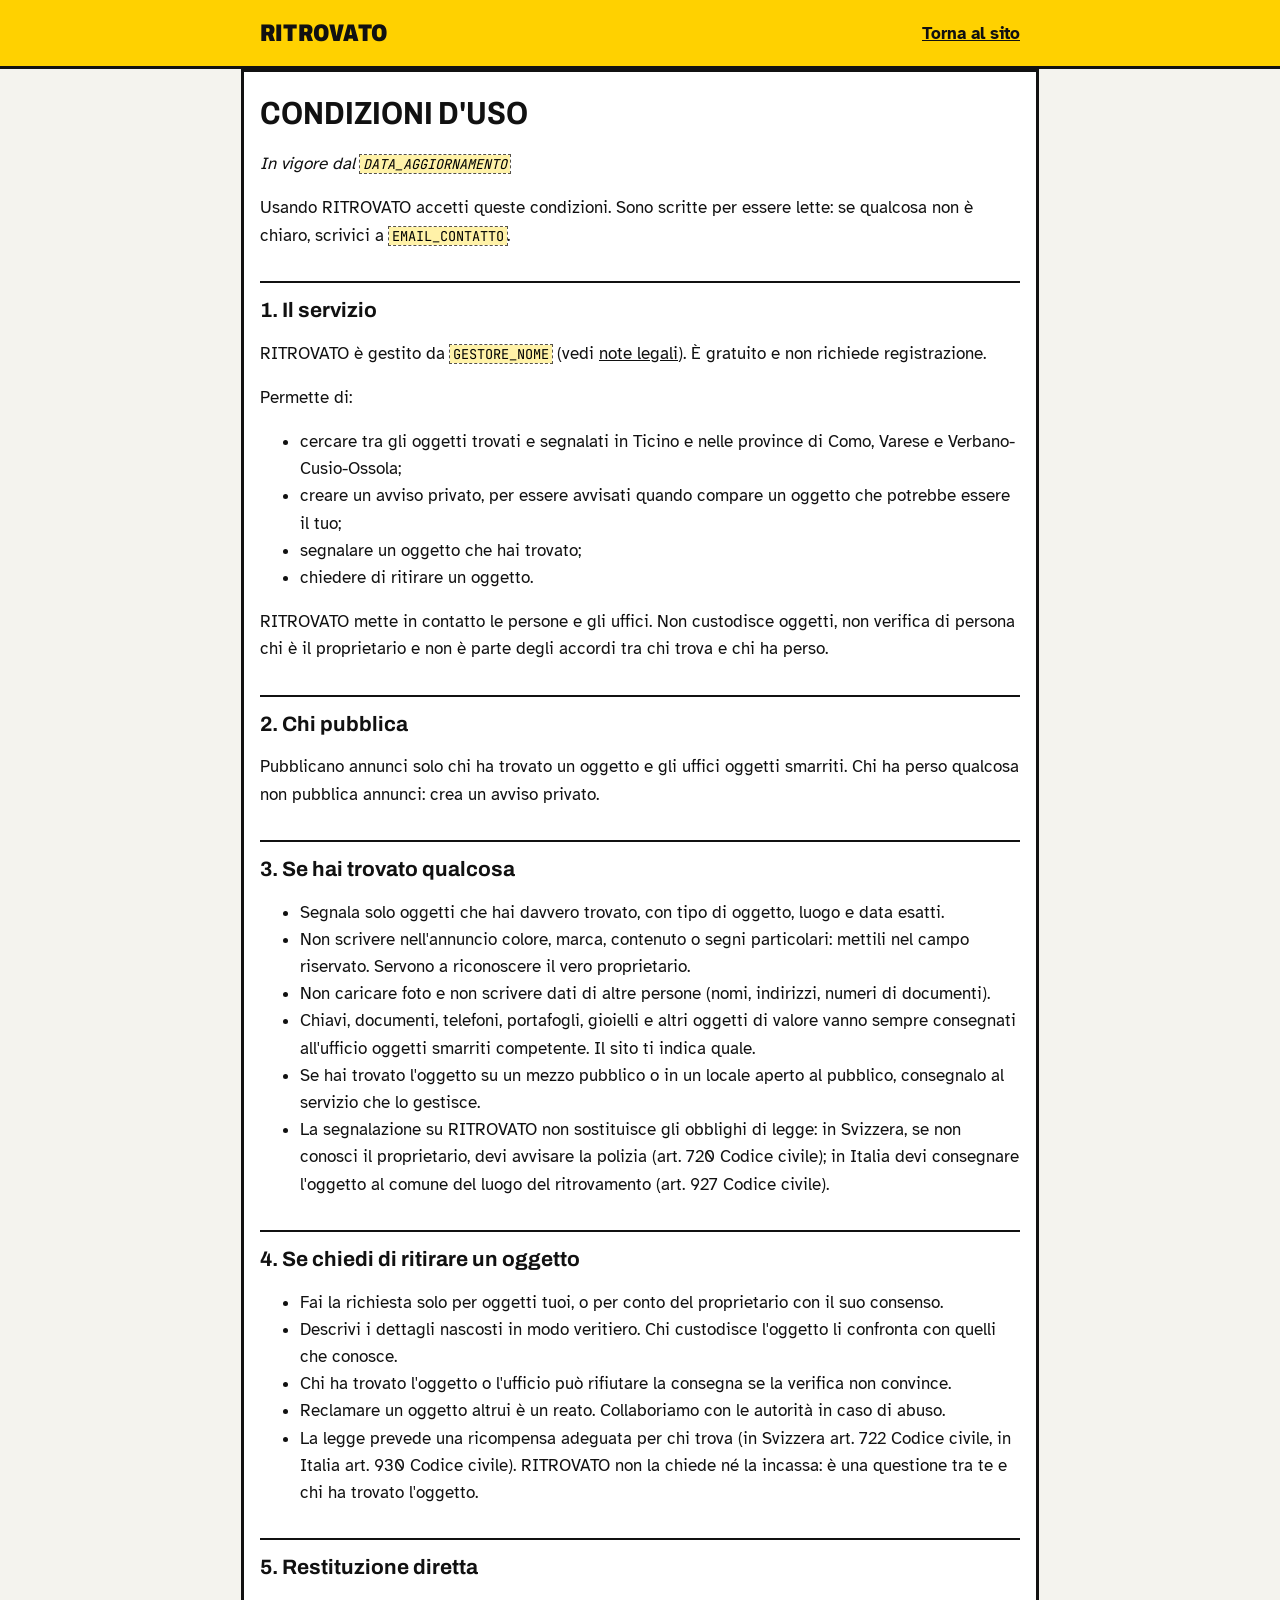
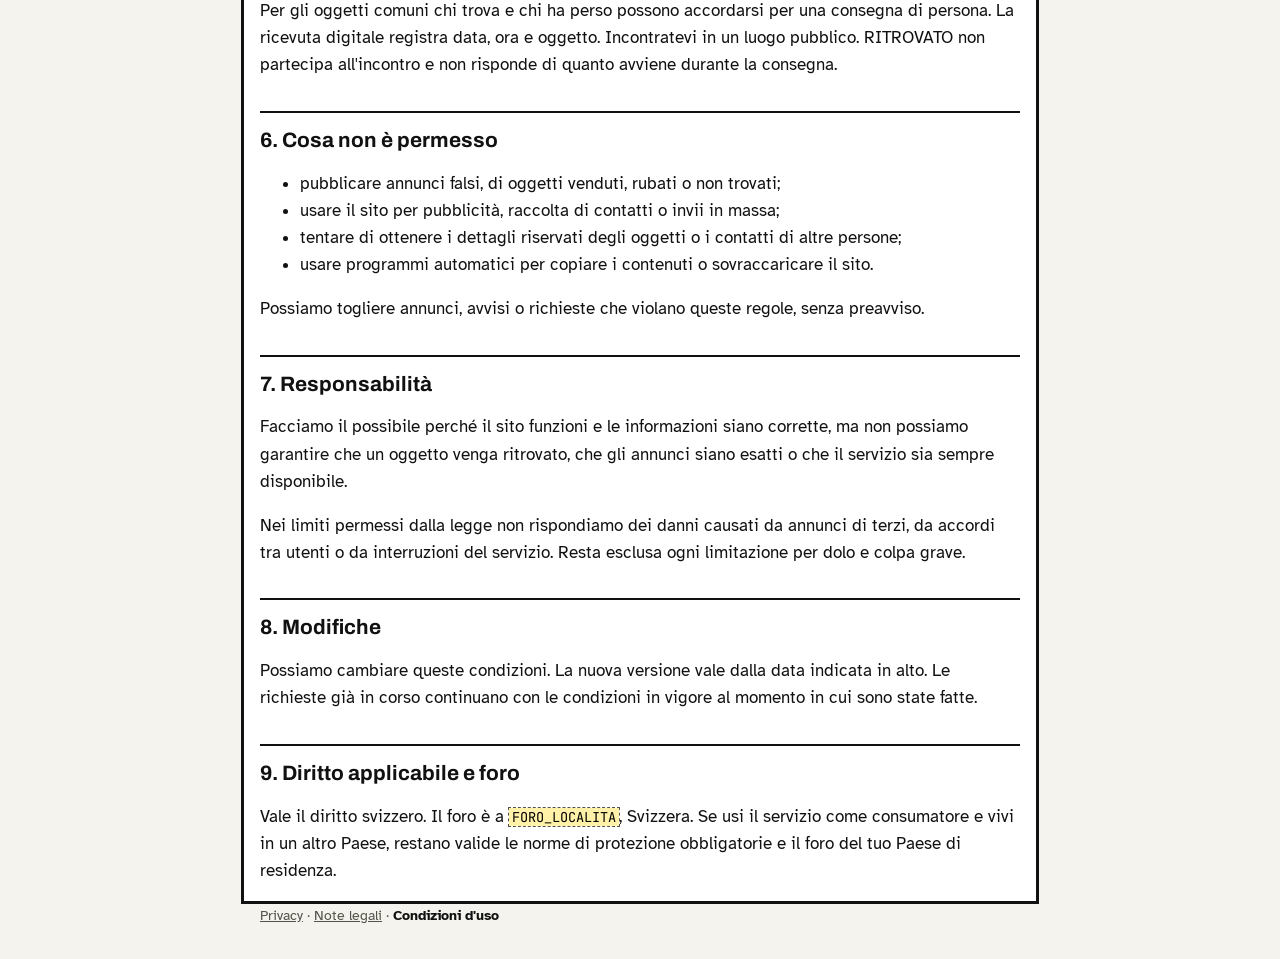
==== condizioni-uso.html @ c1342b4a "Pagine legali, link nel footer, caratteri e Leaflet ospitati sul sito, nome RITROVATO Co-Authored-By" ====
<!doctype html>
<html lang="it">
<head>
<meta charset="utf-8">
<meta name="viewport" content="width=device-width, initial-scale=1">
<meta name="robots" content="noindex">
<title>Condizioni d'uso · RITROVATO</title>
<link rel="stylesheet" href="assets/fonts.css">
<style>
:root{--bg:#f4f3ee;--surface:#fff;--ink:#111;--muted:#55524a;--line:#d8d4c8;--signal:#ffd100;--lake-soft:#fff2a8}
html,body{margin:0}
body{background:var(--bg);color:var(--ink);font-family:"Atkinson Hyperlegible","Segoe UI",system-ui,sans-serif;font-size:17px;line-height:1.6}
.wrap{max-width:760px;margin:0 auto;padding:0 16px}
header{background:var(--signal);border-bottom:3px solid var(--ink)}
header .wrap{display:flex;align-items:center;justify-content:space-between;gap:12px;padding-block:14px}
.brand{font-family:"Archivo","Arial Narrow",sans-serif;font-weight:900;font-stretch:80%;font-size:1.5rem;letter-spacing:.01em;color:var(--ink);text-decoration:none}
.back{color:var(--ink);font-weight:700}
main{background:var(--surface);border:3px solid var(--ink);margin:28px auto;padding:8px 28px 28px}
h1,h2,h3{font-family:"Archivo","Arial Narrow",sans-serif;line-height:1.15;text-wrap:balance}
h1{font-size:2rem;font-stretch:85%;text-transform:uppercase;margin:24px 0 8px}
h2{font-size:1.3rem;margin:32px 0 8px;padding-top:16px;border-top:2px solid var(--ink)}
h3{font-size:1.05rem;margin:24px 0 6px}
a{color:var(--ink)}
mark.ph{background:var(--lake-soft);outline:1px dashed var(--muted);padding:0 3px;font-family:"JetBrains Mono",ui-monospace,monospace;font-size:.8em}
footer{color:var(--muted);font-size:.9rem;padding-bottom:32px}
footer a{color:var(--muted)}
footer a[aria-current]{color:var(--ink);font-weight:700;text-decoration:none}
@media (max-width:560px){main{padding:4px 16px 20px;margin:16px 0;border-left:0;border-right:0} .wrap{padding:0} header .wrap,footer .wrap{padding-inline:16px} h1{font-size:1.6rem}}
</style>
</head>
<body>
<header><div class="wrap"><a class="brand" href="index.html">RITROVATO</a><a class="back" href="index.html">Torna al sito</a></div></header>
<main class="wrap">
<h1>Condizioni d'uso</h1>
<p><em>In vigore dal <mark class="ph">DATA_AGGIORNAMENTO</mark></em></p>
<p>Usando RITROVATO accetti queste condizioni. Sono scritte per essere lette: se qualcosa non è chiaro, scrivici a <mark class="ph">EMAIL_CONTATTO</mark>.</p>
<h2>1. Il servizio</h2>
<p>RITROVATO è gestito da <mark class="ph">GESTORE_NOME</mark> (vedi <a href="note-legali.html">note legali</a>). È gratuito e non richiede registrazione.</p>
<p>Permette di:</p>
<ul>
<li>cercare tra gli oggetti trovati e segnalati in Ticino e nelle province di Como, Varese e Verbano-Cusio-Ossola;</li>
<li>creare un avviso privato, per essere avvisati quando compare un oggetto che potrebbe essere il tuo;</li>
<li>segnalare un oggetto che hai trovato;</li>
<li>chiedere di ritirare un oggetto.</li>
</ul>
<p>RITROVATO mette in contatto le persone e gli uffici. Non custodisce oggetti, non verifica di persona chi è il proprietario e non è parte degli accordi tra chi trova e chi ha perso.</p>
<h2>2. Chi pubblica</h2>
<p>Pubblicano annunci solo chi ha trovato un oggetto e gli uffici oggetti smarriti. Chi ha perso qualcosa non pubblica annunci: crea un avviso privato.</p>
<h2>3. Se hai trovato qualcosa</h2>
<ul>
<li>Segnala solo oggetti che hai davvero trovato, con tipo di oggetto, luogo e data esatti.</li>
<li>Non scrivere nell'annuncio colore, marca, contenuto o segni particolari: mettili nel campo riservato. Servono a riconoscere il vero proprietario.</li>
<li>Non caricare foto e non scrivere dati di altre persone (nomi, indirizzi, numeri di documenti).</li>
<li>Chiavi, documenti, telefoni, portafogli, gioielli e altri oggetti di valore vanno sempre consegnati all'ufficio oggetti smarriti competente. Il sito ti indica quale.</li>
<li>Se hai trovato l'oggetto su un mezzo pubblico o in un locale aperto al pubblico, consegnalo al servizio che lo gestisce.</li>
<li>La segnalazione su RITROVATO non sostituisce gli obblighi di legge: in Svizzera, se non conosci il proprietario, devi avvisare la polizia (art. 720 Codice civile); in Italia devi consegnare l'oggetto al comune del luogo del ritrovamento (art. 927 Codice civile).</li>
</ul>
<h2>4. Se chiedi di ritirare un oggetto</h2>
<ul>
<li>Fai la richiesta solo per oggetti tuoi, o per conto del proprietario con il suo consenso.</li>
<li>Descrivi i dettagli nascosti in modo veritiero. Chi custodisce l'oggetto li confronta con quelli che conosce.</li>
<li>Chi ha trovato l'oggetto o l'ufficio può rifiutare la consegna se la verifica non convince.</li>
<li>Reclamare un oggetto altrui è un reato. Collaboriamo con le autorità in caso di abuso.</li>
<li>La legge prevede una ricompensa adeguata per chi trova (in Svizzera art. 722 Codice civile, in Italia art. 930 Codice civile). RITROVATO non la chiede né la incassa: è una questione tra te e chi ha trovato l'oggetto.</li>
</ul>
<h2>5. Restituzione diretta</h2>
<p>Per gli oggetti comuni chi trova e chi ha perso possono accordarsi per una consegna di persona. La ricevuta digitale registra data, ora e oggetto. Incontratevi in un luogo pubblico. RITROVATO non partecipa all'incontro e non risponde di quanto avviene durante la consegna.</p>
<h2>6. Cosa non è permesso</h2>
<ul>
<li>pubblicare annunci falsi, di oggetti venduti, rubati o non trovati;</li>
<li>usare il sito per pubblicità, raccolta di contatti o invii in massa;</li>
<li>tentare di ottenere i dettagli riservati degli oggetti o i contatti di altre persone;</li>
<li>usare programmi automatici per copiare i contenuti o sovraccaricare il sito.</li>
</ul>
<p>Possiamo togliere annunci, avvisi o richieste che violano queste regole, senza preavviso.</p>
<h2>7. Responsabilità</h2>
<p>Facciamo il possibile perché il sito funzioni e le informazioni siano corrette, ma non possiamo garantire che un oggetto venga ritrovato, che gli annunci siano esatti o che il servizio sia sempre disponibile.</p>
<p>Nei limiti permessi dalla legge non rispondiamo dei danni causati da annunci di terzi, da accordi tra utenti o da interruzioni del servizio. Resta esclusa ogni limitazione per dolo e colpa grave.</p>
<h2>8. Modifiche</h2>
<p>Possiamo cambiare queste condizioni. La nuova versione vale dalla data indicata in alto. Le richieste già in corso continuano con le condizioni in vigore al momento in cui sono state fatte.</p>
<h2>9. Diritto applicabile e foro</h2>
<p>Vale il diritto svizzero. Il foro è a <mark class="ph">FORO_LOCALITA</mark>, Svizzera. Se usi il servizio come consumatore e vivi in un altro Paese, restano valide le norme di protezione obbligatorie e il foro del tuo Paese di residenza.</p>
</main>
<footer><div class="wrap"><a href="privacy.html">Privacy</a> · <a href="note-legali.html">Note legali</a> · <a href="condizioni-uso.html" aria-current="page">Condizioni d'uso</a></div></footer>
</body>
</html>
---- assets/fonts.css ----
/* Caratteri ospitati sul sito (niente Google Fonts): licenza SIL Open Font License */
@font-face{font-family:"Archivo";font-style:normal;font-display:swap;font-weight:100 900;font-stretch:62% 125%;src:url(fonts/archivo-latin-wdth-normal.woff2) format('woff2');unicode-range:U+0000-00FF,U+0131,U+0152-0153,U+02BB-02BC,U+02C6,U+02DA,U+02DC,U+0304,U+0308,U+0329,U+2000-206F,U+20AC,U+2122,U+2191,U+2193,U+2212,U+2215,U+FEFF,U+FFFD}
@font-face{font-family:"Archivo";font-style:normal;font-display:swap;font-weight:100 900;font-stretch:62% 125%;src:url(fonts/archivo-latin-ext-wdth-normal.woff2) format('woff2');unicode-range:U+0100-02BA,U+02BD-02C5,U+02C7-02CC,U+02CE-02D7,U+02DD-02FF,U+0304,U+0308,U+0329,U+1D00-1DBF,U+1E00-1E9F,U+1EF2-1EFF,U+2020,U+20A0-20AB,U+20AD-20C0,U+2113,U+2C60-2C7F,U+A720-A7FF}
@font-face{font-family:"Atkinson Hyperlegible";font-style:normal;font-display:swap;font-weight:400;src:url(fonts/atkinson-hyperlegible-latin-400-normal.woff2) format('woff2');unicode-range:U+0000-00FF,U+0131,U+0152-0153,U+02BB-02BC,U+02C6,U+02DA,U+02DC,U+0304,U+0308,U+0329,U+2000-206F,U+20AC,U+2122,U+2191,U+2193,U+2212,U+2215,U+FEFF,U+FFFD}
@font-face{font-family:"Atkinson Hyperlegible";font-style:normal;font-display:swap;font-weight:400;src:url(fonts/atkinson-hyperlegible-latin-ext-400-normal.woff2) format('woff2');unicode-range:U+0100-02BA,U+02BD-02C5,U+02C7-02CC,U+02CE-02D7,U+02DD-02FF,U+0304,U+0308,U+0329,U+1D00-1DBF,U+1E00-1E9F,U+1EF2-1EFF,U+2020,U+20A0-20AB,U+20AD-20C0,U+2113,U+2C60-2C7F,U+A720-A7FF}
@font-face{font-family:"Atkinson Hyperlegible";font-style:normal;font-display:swap;font-weight:700;src:url(fonts/atkinson-hyperlegible-latin-700-normal.woff2) format('woff2');unicode-range:U+0000-00FF,U+0131,U+0152-0153,U+02BB-02BC,U+02C6,U+02DA,U+02DC,U+0304,U+0308,U+0329,U+2000-206F,U+20AC,U+2122,U+2191,U+2193,U+2212,U+2215,U+FEFF,U+FFFD}
@font-face{font-family:"Atkinson Hyperlegible";font-style:normal;font-display:swap;font-weight:700;src:url(fonts/atkinson-hyperlegible-latin-ext-700-normal.woff2) format('woff2');unicode-range:U+0100-02BA,U+02BD-02C5,U+02C7-02CC,U+02CE-02D7,U+02DD-02FF,U+0304,U+0308,U+0329,U+1D00-1DBF,U+1E00-1E9F,U+1EF2-1EFF,U+2020,U+20A0-20AB,U+20AD-20C0,U+2113,U+2C60-2C7F,U+A720-A7FF}
@font-face{font-family:"Atkinson Hyperlegible Next";font-style:normal;font-display:swap;font-weight:600;src:url(fonts/atkinson-hyperlegible-next-latin-600-normal.woff2) format('woff2');unicode-range:U+0000-00FF,U+0131,U+0152-0153,U+02BB-02BC,U+02C6,U+02DA,U+02DC,U+0304,U+0308,U+0329,U+2000-206F,U+20AC,U+2122,U+2191,U+2193,U+2212,U+2215,U+FEFF,U+FFFD}
@font-face{font-family:"Atkinson Hyperlegible Next";font-style:normal;font-display:swap;font-weight:600;src:url(fonts/atkinson-hyperlegible-next-latin-ext-600-normal.woff2) format('woff2');unicode-range:U+0100-02BA,U+02BD-02C5,U+02C7-02CC,U+02CE-02D7,U+02DD-02FF,U+0304,U+0308,U+0329,U+1D00-1DBF,U+1E00-1E9F,U+1EF2-1EFF,U+2020,U+20A0-20AB,U+20AD-20C0,U+2113,U+2C60-2C7F,U+A720-A7FF}
@font-face{font-family:"JetBrains Mono";font-style:normal;font-display:swap;font-weight:400;src:url(fonts/jetbrains-mono-latin-400-normal.woff2) format('woff2');unicode-range:U+0000-00FF,U+0131,U+0152-0153,U+02BB-02BC,U+02C6,U+02DA,U+02DC,U+0304,U+0308,U+0329,U+2000-206F,U+20AC,U+2122,U+2191,U+2193,U+2212,U+2215,U+FEFF,U+FFFD}
@font-face{font-family:"JetBrains Mono";font-style:normal;font-display:swap;font-weight:400;src:url(fonts/jetbrains-mono-latin-ext-400-normal.woff2) format('woff2');unicode-range:U+0100-02BA,U+02BD-02C5,U+02C7-02CC,U+02CE-02D7,U+02DD-02FF,U+0304,U+0308,U+0329,U+1D00-1DBF,U+1E00-1E9F,U+1EF2-1EFF,U+2020,U+20A0-20AB,U+20AD-20C0,U+2113,U+2C60-2C7F,U+A720-A7FF}
@font-face{font-family:"JetBrains Mono";font-style:normal;font-display:swap;font-weight:600;src:url(fonts/jetbrains-mono-latin-600-normal.woff2) format('woff2');unicode-range:U+0000-00FF,U+0131,U+0152-0153,U+02BB-02BC,U+02C6,U+02DA,U+02DC,U+0304,U+0308,U+0329,U+2000-206F,U+20AC,U+2122,U+2191,U+2193,U+2212,U+2215,U+FEFF,U+FFFD}
@font-face{font-family:"JetBrains Mono";font-style:normal;font-display:swap;font-weight:600;src:url(fonts/jetbrains-mono-latin-ext-600-normal.woff2) format('woff2');unicode-range:U+0100-02BA,U+02BD-02C5,U+02C7-02CC,U+02CE-02D7,U+02DD-02FF,U+0304,U+0308,U+0329,U+1D00-1DBF,U+1E00-1E9F,U+1EF2-1EFF,U+2020,U+20A0-20AB,U+20AD-20C0,U+2113,U+2C60-2C7F,U+A720-A7FF}
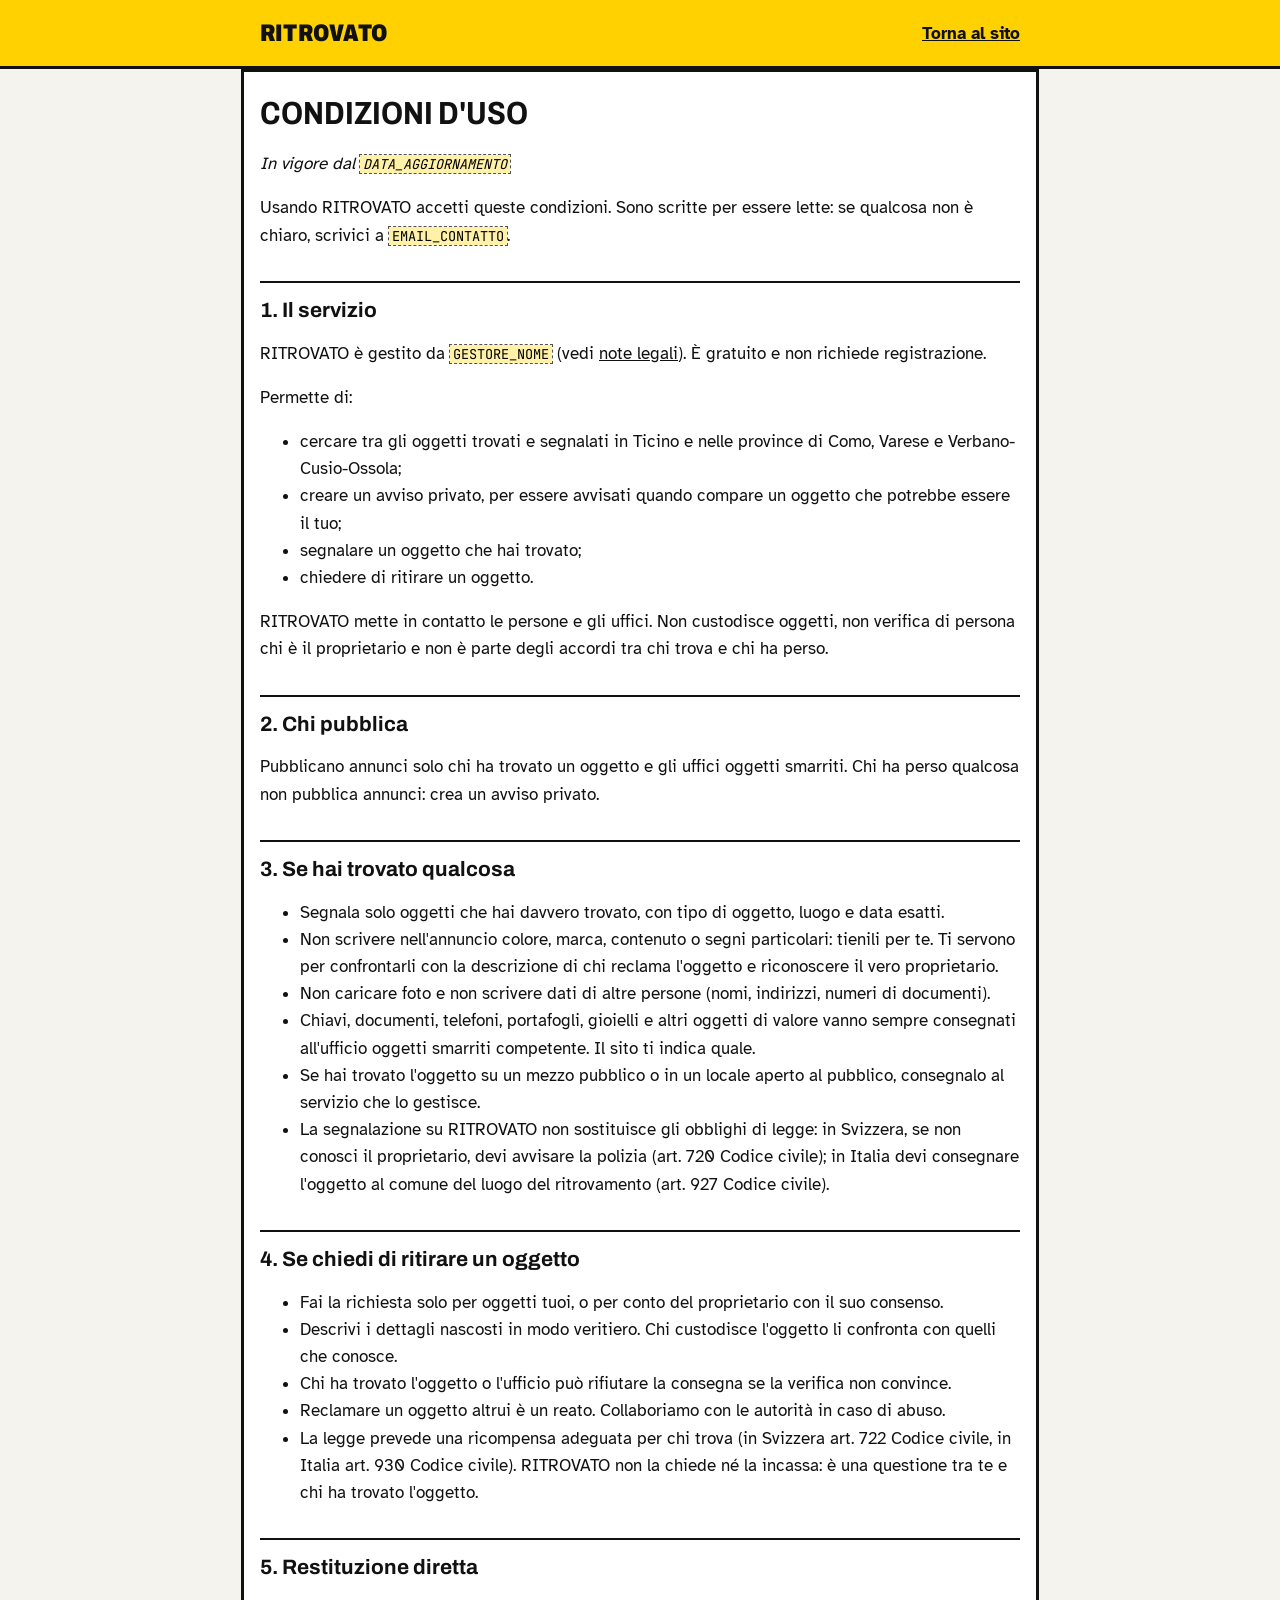
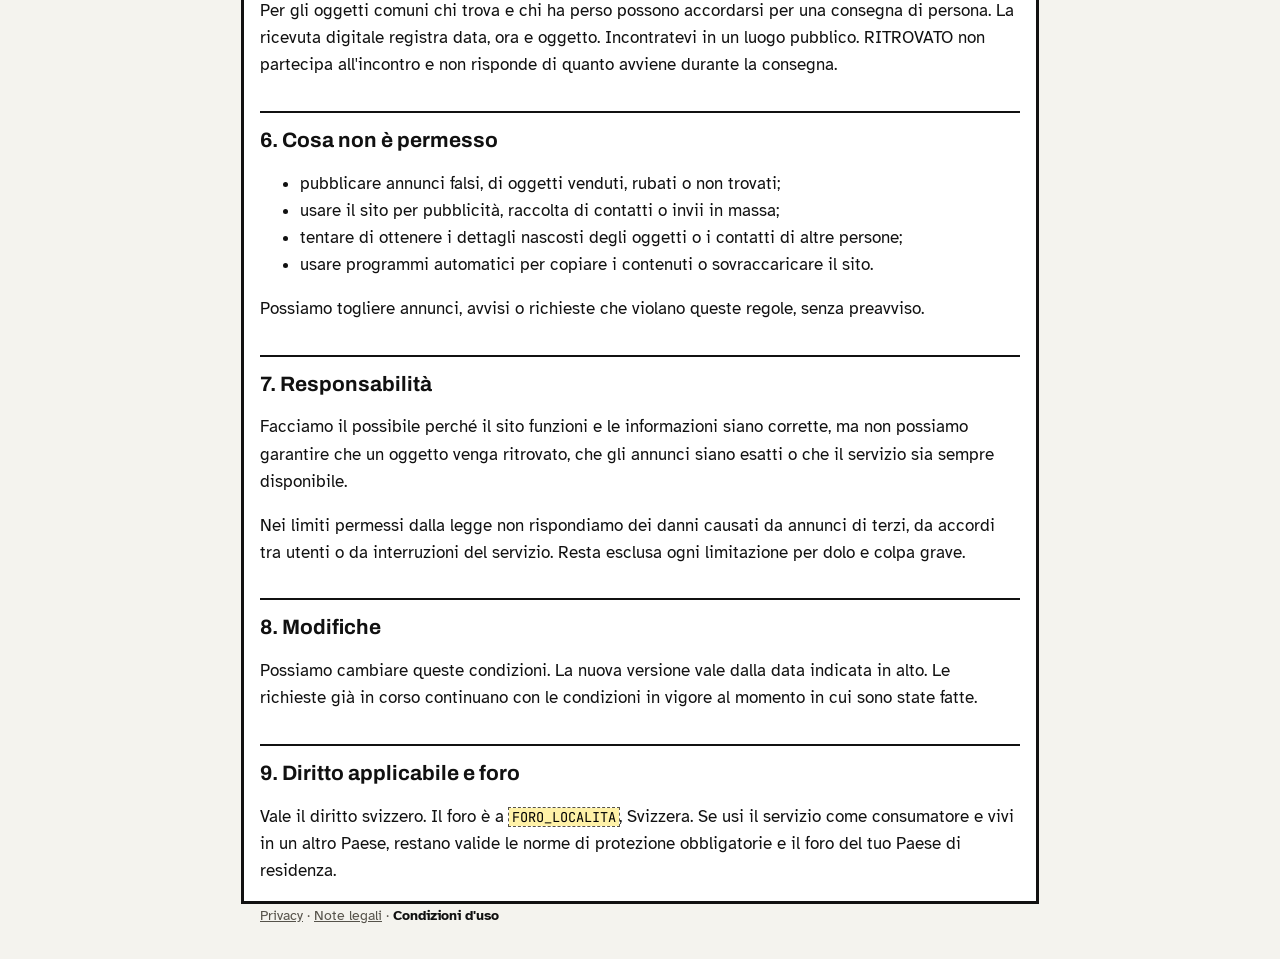
==== commit 13c32e03: "Pagine legali aggiornate dalle bozze corrette Co-Authored-By: Claude Opus 5.5 (1M context) <noreply@" ====
--- a/condizioni-uso.html
+++ b/condizioni-uso.html
@@ -49,7 +49,7 @@
 <h2>3. Se hai trovato qualcosa</h2>
 <ul>
 <li>Segnala solo oggetti che hai davvero trovato, con tipo di oggetto, luogo e data esatti.</li>
-<li>Non scrivere nell'annuncio colore, marca, contenuto o segni particolari: mettili nel campo riservato. Servono a riconoscere il vero proprietario.</li>
+<li>Non scrivere nell'annuncio colore, marca, contenuto o segni particolari: tienili per te. Ti servono per confrontarli con la descrizione di chi reclama l'oggetto e riconoscere il vero proprietario.</li>
 <li>Non caricare foto e non scrivere dati di altre persone (nomi, indirizzi, numeri di documenti).</li>
 <li>Chiavi, documenti, telefoni, portafogli, gioielli e altri oggetti di valore vanno sempre consegnati all'ufficio oggetti smarriti competente. Il sito ti indica quale.</li>
 <li>Se hai trovato l'oggetto su un mezzo pubblico o in un locale aperto al pubblico, consegnalo al servizio che lo gestisce.</li>
@@ -69,7 +69,7 @@
 <ul>
 <li>pubblicare annunci falsi, di oggetti venduti, rubati o non trovati;</li>
 <li>usare il sito per pubblicità, raccolta di contatti o invii in massa;</li>
-<li>tentare di ottenere i dettagli riservati degli oggetti o i contatti di altre persone;</li>
+<li>tentare di ottenere i dettagli nascosti degli oggetti o i contatti di altre persone;</li>
 <li>usare programmi automatici per copiare i contenuti o sovraccaricare il sito.</li>
 </ul>
 <p>Possiamo togliere annunci, avvisi o richieste che violano queste regole, senza preavviso.</p>
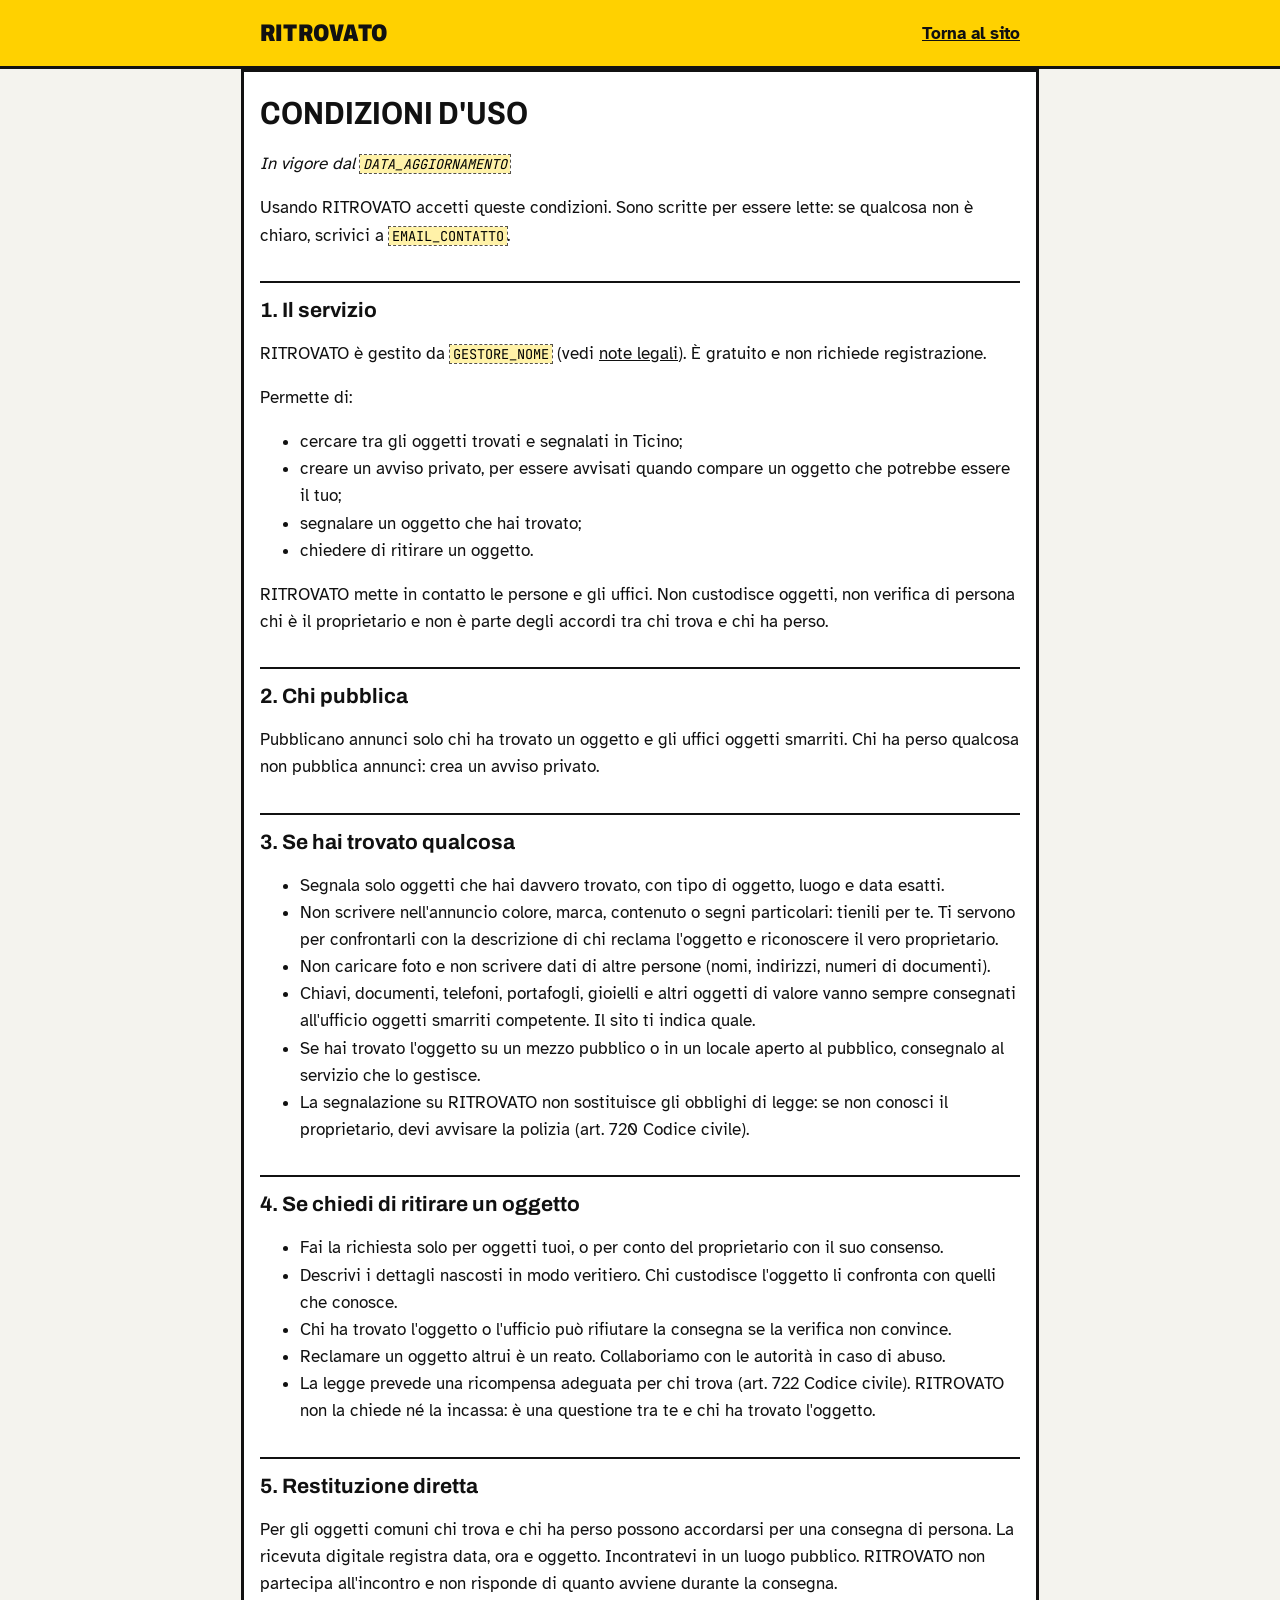
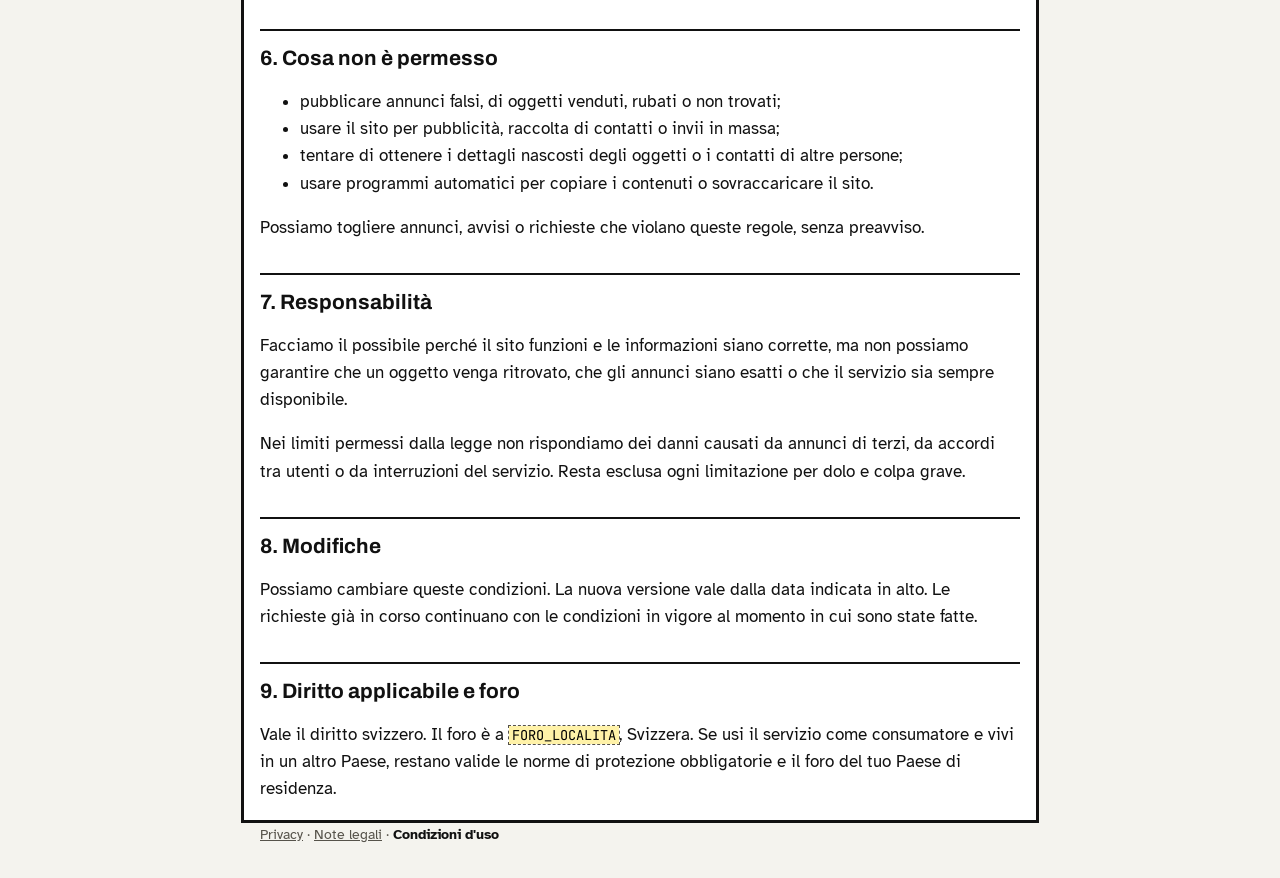
==== commit fed0eb65: "Solo Svizzera e oggetti trovati nascosti dietro un pulsante Toglie i riferimenti all'Italia (testi, " ====
--- a/condizioni-uso.html
+++ b/condizioni-uso.html
@@ -38,7 +38,7 @@
 <p>RITROVATO è gestito da <mark class="ph">GESTORE_NOME</mark> (vedi <a href="note-legali.html">note legali</a>). È gratuito e non richiede registrazione.</p>
 <p>Permette di:</p>
 <ul>
-<li>cercare tra gli oggetti trovati e segnalati in Ticino e nelle province di Como, Varese e Verbano-Cusio-Ossola;</li>
+<li>cercare tra gli oggetti trovati e segnalati in Ticino;</li>
 <li>creare un avviso privato, per essere avvisati quando compare un oggetto che potrebbe essere il tuo;</li>
 <li>segnalare un oggetto che hai trovato;</li>
 <li>chiedere di ritirare un oggetto.</li>
@@ -53,7 +53,7 @@
 <li>Non caricare foto e non scrivere dati di altre persone (nomi, indirizzi, numeri di documenti).</li>
 <li>Chiavi, documenti, telefoni, portafogli, gioielli e altri oggetti di valore vanno sempre consegnati all'ufficio oggetti smarriti competente. Il sito ti indica quale.</li>
 <li>Se hai trovato l'oggetto su un mezzo pubblico o in un locale aperto al pubblico, consegnalo al servizio che lo gestisce.</li>
-<li>La segnalazione su RITROVATO non sostituisce gli obblighi di legge: in Svizzera, se non conosci il proprietario, devi avvisare la polizia (art. 720 Codice civile); in Italia devi consegnare l'oggetto al comune del luogo del ritrovamento (art. 927 Codice civile).</li>
+<li>La segnalazione su RITROVATO non sostituisce gli obblighi di legge: se non conosci il proprietario, devi avvisare la polizia (art. 720 Codice civile).</li>
 </ul>
 <h2>4. Se chiedi di ritirare un oggetto</h2>
 <ul>
@@ -61,7 +61,7 @@
 <li>Descrivi i dettagli nascosti in modo veritiero. Chi custodisce l'oggetto li confronta con quelli che conosce.</li>
 <li>Chi ha trovato l'oggetto o l'ufficio può rifiutare la consegna se la verifica non convince.</li>
 <li>Reclamare un oggetto altrui è un reato. Collaboriamo con le autorità in caso di abuso.</li>
-<li>La legge prevede una ricompensa adeguata per chi trova (in Svizzera art. 722 Codice civile, in Italia art. 930 Codice civile). RITROVATO non la chiede né la incassa: è una questione tra te e chi ha trovato l'oggetto.</li>
+<li>La legge prevede una ricompensa adeguata per chi trova (art. 722 Codice civile). RITROVATO non la chiede né la incassa: è una questione tra te e chi ha trovato l'oggetto.</li>
 </ul>
 <h2>5. Restituzione diretta</h2>
 <p>Per gli oggetti comuni chi trova e chi ha perso possono accordarsi per una consegna di persona. La ricevuta digitale registra data, ora e oggetto. Incontratevi in un luogo pubblico. RITROVATO non partecipa all'incontro e non risponde di quanto avviene durante la consegna.</p>
